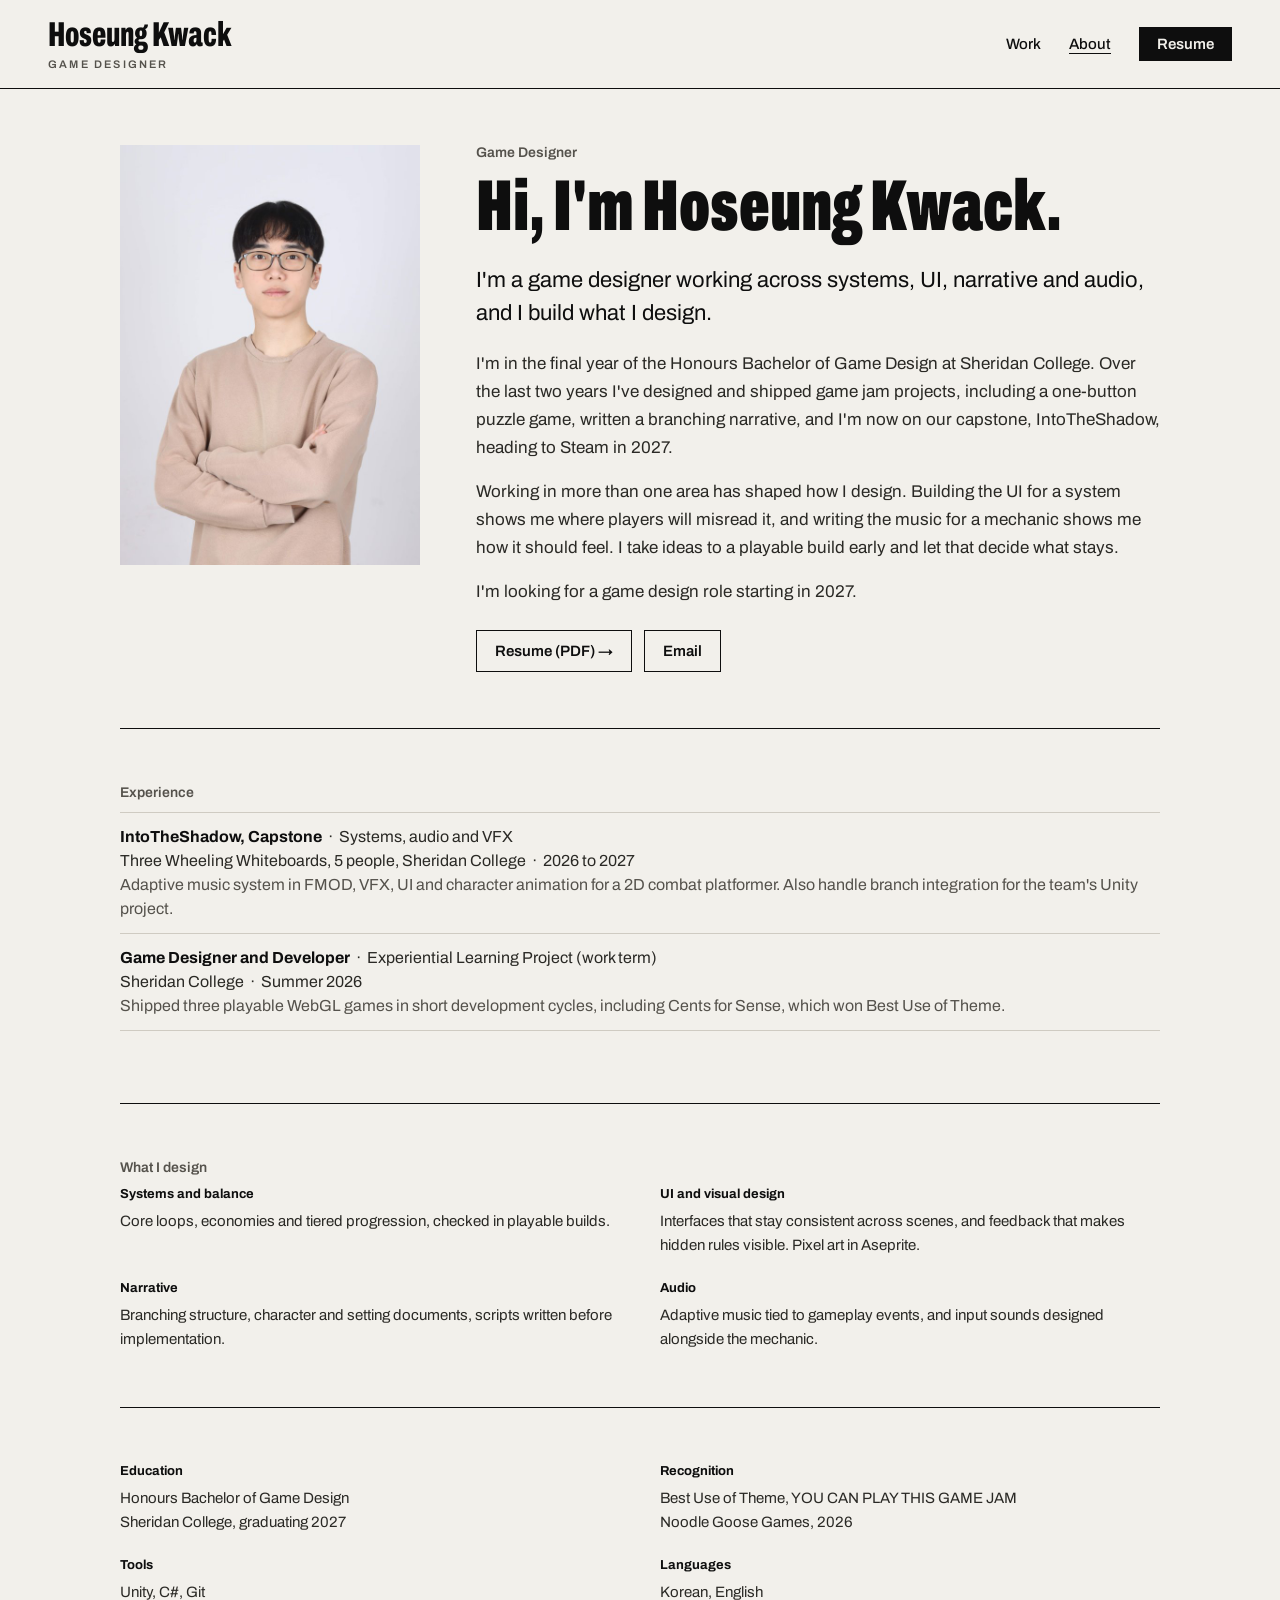
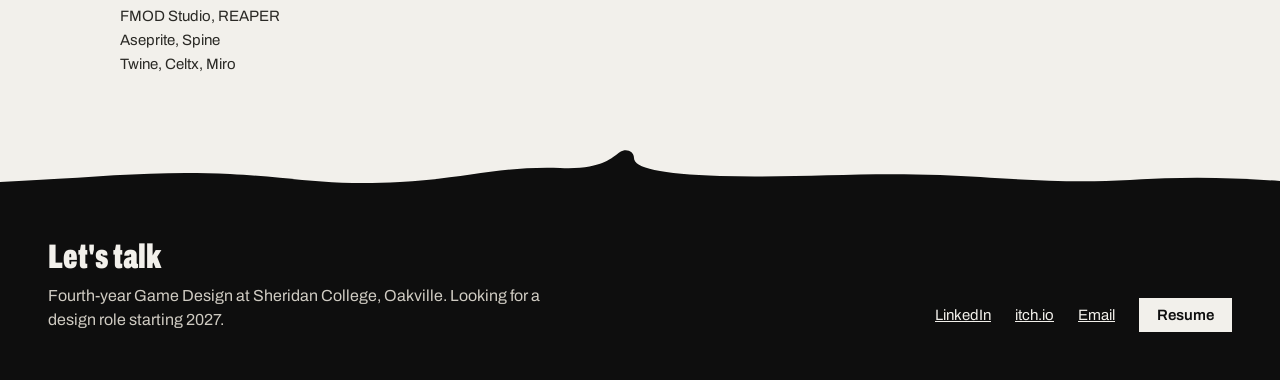
==== about.html @ 1923c0eb "Portfolio site: hand-written HTML, ink skin Home, About, and case studies for IntoTheShadow (project" ====
<!doctype html>
<html lang="en">
<head>
<meta charset="utf-8">
<meta name="viewport" content="width=device-width, initial-scale=1">
<title>About | Hoseung Kwack</title>
<meta name="description" content="Hoseung Kwack, game designer. Systems, UI, narrative and audio.">
<link rel="preconnect" href="https://fonts.googleapis.com">
<link rel="preconnect" href="https://fonts.gstatic.com" crossorigin>
<link href="https://fonts.googleapis.com/css2?family=Archivo:wdth,wght@62..125,100..900&display=swap" rel="stylesheet">
<link rel="stylesheet" href="css/style.css">
</head>
<body>

<header class="bar">
  <a href="index.html" class="brand">Hoseung Kwack<span class="brand-role">Game Designer</span></a>
  <nav class="nav" aria-label="Main">
    <a href="index.html#work">Work</a>
    <a href="about.html" aria-current="page">About</a>
    <a href="docs/Hoseung-Kwack-Resume.pdf" class="btn">Resume</a>
  </nav>
</header>

<main>

  <div class="wrap">
    <div class="inner">

      <div class="about">
        <figure class="about-photo" style="margin: 0">
          <img src="img/hoseung.jpg" alt="Portrait of Hoseung Kwack" width="640" height="896">
        </figure>

        <div>
          <p class="kicker">Game Designer</p>
          <h1 class="cs-h" style="margin-bottom: 24px">Hi, I'm Hoseung Kwack.</h1>
          <p class="about-lead">I'm a game designer working across systems, UI, narrative and audio, and I build what I design.</p>
          <p class="body">I'm in the final year of the Honours Bachelor of Game Design at Sheridan College. Over the last two years I've designed and shipped game jam projects, including a one-button puzzle game, written a branching narrative, and I'm now on our capstone, IntoTheShadow, heading to Steam in 2027.</p>
          <p class="body">Working in more than one area has shaped how I design. Building the UI for a system shows me where players will misread it, and writing the music for a mechanic shows me how it should feel. I take ideas to a playable build early and let that decide what stays.</p>
          <p class="body">I'm looking for a game design role starting in 2027.</p>
          <div class="mats" style="margin-top: 24px">
            <a href="docs/Hoseung-Kwack-Resume.pdf" class="mat">Resume (PDF) →</a>
            <a href="mailto:hoseungkwack@gmail.com" class="mat">Email</a>
          </div>
        </div>
      </div>

      <section class="sec" style="margin-top: 32px">
        <p class="lbl">Experience</p>
        <ul class="facts">
          <li><b>IntoTheShadow, Capstone</b> &nbsp;·&nbsp; Systems, audio and VFX<br>Three Wheeling Whiteboards, 5 people, Sheridan College &nbsp;·&nbsp; 2026 to 2027<br><span style="color: var(--muted)">Adaptive music system in FMOD, VFX, UI and character animation for a 2D combat platformer. Also handle branch integration for the team's Unity project.</span></li>
          <li><b>Game Designer and Developer</b> &nbsp;·&nbsp; Experiential Learning Project (work term)<br>Sheridan College &nbsp;·&nbsp; Summer 2026<br><span style="color: var(--muted)">Shipped three playable WebGL games in short development cycles, including Cents for Sense, which won Best Use of Theme.</span></li>
        </ul>
      </section>

      <section class="sec">
        <p class="lbl">What I design</p>
        <div class="about-cols">
          <div>
            <h3>Systems and balance</h3>
            <p>Core loops, economies and tiered progression, checked in playable builds.</p>
          </div>
          <div>
            <h3>UI and visual design</h3>
            <p>Interfaces that stay consistent across scenes, and feedback that makes hidden rules visible. Pixel art in Aseprite.</p>
          </div>
          <div>
            <h3>Narrative</h3>
            <p>Branching structure, character and setting documents, scripts written before implementation.</p>
          </div>
          <div>
            <h3>Audio</h3>
            <p>Adaptive music tied to gameplay events, and input sounds designed alongside the mechanic.</p>
          </div>
        </div>
      </section>

      <section class="sec" style="padding-bottom: 72px">
        <div class="about-cols">
          <div>
            <h3>Education</h3>
            <p>Honours Bachelor of Game Design<br>Sheridan College, graduating 2027</p>
          </div>
          <div>
            <h3>Recognition</h3>
            <p>Best Use of Theme, YOU CAN PLAY THIS GAME JAM<br>Noodle Goose Games, 2026</p>
          </div>
          <div>
            <h3>Tools</h3>
            <ul>
              <li>Unity, C#, Git</li>
              <li>FMOD Studio, REAPER</li>
              <li>Aseprite, Spine</li>
              <li>Twine, Celtx, Miro</li>
            </ul>
          </div>
          <div>
            <h3>Languages</h3>
            <p>Korean, English</p>
          </div>
        </div>
      </section>

    </div>
  </div>

</main>

<footer id="contact" class="site-foot" style="margin-top: 0">
  <svg viewBox="0 0 1280 60" preserveAspectRatio="none" aria-hidden="true"><path fill="#0E0E0E" d="M0,60 L0,34 C90,30 150,22 230,26 C300,30 330,38 400,34 C470,30 500,18 560,20 C600,22 612,10 620,4 C626,0 634,3 634,10 C634,20 660,26 720,28 C800,30 860,24 940,27 C1010,30 1060,36 1130,32 C1190,28 1240,30 1280,33 L1280,60 Z"/></svg>
  <div class="foot">
    <div>
      <h2>Let's talk</h2>
      <p>Fourth-year Game Design at Sheridan College, Oakville. Looking for a design role starting 2027.</p>
    </div>
    <div class="foot-links">
      <a href="https://www.linkedin.com/in/hoseung-kwack/">LinkedIn</a>
      <a href="https://hoseung-kwack.itch.io/">itch.io</a>
      <a href="mailto:hoseungkwack@gmail.com">Email</a>
      <a href="docs/Hoseung-Kwack-Resume.pdf" class="btn btn-light">Resume</a>
    </div>
  </div>
</footer>

</body>
</html>
---- css/style.css ----
/* Hoseung Kwack portfolio. Ink skin. */

:root {
  --paper: #F2F0EB;
  --ink: #0E0E0E;
  --text: #2A2925;
  --muted: #55524C;
  --faint: #5E5A53;
  --rule: #0E0E0E;
  --ph: #E3E0D9;
  --ph-line: #CFCBC2;
  --pad: clamp(20px, 5vw, 48px);
}

* { box-sizing: border-box; }
html { -webkit-text-size-adjust: 100%; }
body { margin: 0; background: var(--paper); color: var(--ink); font-family: 'Archivo', system-ui, sans-serif; }
img { max-width: 100%; }
a { color: var(--ink); }
a:hover { color: var(--muted); }
a:focus-visible { outline: 2px solid var(--ink); outline-offset: 3px; }

.cond { font-stretch: 62%; }

/* top bar */
.bar { display: flex; flex-wrap: wrap; gap: 12px 16px; align-items: center; justify-content: space-between; padding: 18px var(--pad); border-bottom: 1px solid var(--rule); }
.brand { font-stretch: 62%; font-weight: 800; font-size: clamp(26px, 2.7vw, 36px); line-height: 1; text-decoration: none; display: inline-flex; flex-direction: column; gap: 6px; }
.brand-role { font-stretch: 100%; font-weight: 600; font-size: 11px; letter-spacing: 0.2em; text-transform: uppercase; color: var(--muted); }
.nav { display: flex; gap: 28px; align-items: center; font-size: 15px; font-weight: 500; }
.nav a { text-decoration: none; }
.btn { display: inline-block; color: var(--paper); background: var(--ink); padding: 9px 18px; text-decoration: none; font-weight: 600; }
.btn:hover { color: var(--paper); background: #333; }
.btn-light { color: var(--ink); background: var(--paper); }
.btn-light:hover { color: var(--ink); background: #CFCBC2; }

/* home hero */
.hero { position: relative; overflow: hidden; display: flex; flex-wrap: wrap; align-items: flex-end; gap: 0 40px; padding: 0 var(--pad); min-height: 600px; }
.hero-txt { flex: 1 1 460px; min-width: 0; padding: 72px 0 150px; position: relative; z-index: 2; }
.kicker { margin: 0 0 12px; font-size: 14px; font-weight: 600; color: var(--muted); }
.hero-h { margin: 0 0 14px; font-weight: 900; font-size: clamp(48px, 7vw, 72px); line-height: 0.95; }
.hero-p { margin: 0 0 20px; max-width: 520px; font-size: clamp(17px, 1.6vw, 19px); line-height: 1.45; color: var(--text); }
.more { font-size: 16px; font-weight: 600; text-underline-offset: 4px; text-decoration-thickness: 2px; }
.hero-art { flex: 0 1 440px; min-width: 0; height: 600px; position: relative; z-index: 1; }
.hero-art img { position: absolute; left: 50%; bottom: 60px; height: calc(100% - 60px); max-width: 100%; width: auto; object-fit: contain; object-position: bottom; transform: translateX(-50%); }
.edge { position: absolute; left: 0; right: 0; bottom: 0; display: block; width: 100%; height: 110px; z-index: 1; }

/* layout */
.wrap { padding: 0 var(--pad); }
.inner { max-width: 1040px; margin: 0 auto; }
.inner-narrow { max-width: 820px; margin: 0 auto; }

/* work index */
.index-head { display: flex; flex-wrap: wrap; gap: 12px; justify-content: space-between; align-items: baseline; padding: 56px 0 10px; }
.index-head h2 { margin: 0; font-stretch: 62%; font-weight: 900; font-size: 28px; line-height: 1; }
.index-head p { margin: 0; font-size: 15px; color: var(--muted); }
.list { list-style: none; margin: 0; padding: 0; border-bottom: 1px solid var(--rule); }
.row { display: grid; grid-template-columns: 34px 200px minmax(0, 1fr) 110px; grid-template-areas: "num thumb text side"; gap: 0 26px; align-items: center; padding: 28px 0; border-top: 1px solid var(--rule); color: inherit; text-decoration: none; }
.row:hover { color: inherit; }
.row:hover .rt { text-decoration: underline; text-decoration-thickness: 2px; text-underline-offset: 4px; }
.rn { grid-area: num; font-stretch: 62%; font-weight: 900; font-size: 24px; line-height: 1; }
.rthumb { grid-area: thumb; width: 200px; height: 120px; object-fit: cover; display: block; background: var(--ph); }
.rtext { grid-area: text; min-width: 0; }
.rt { display: block; font-stretch: 62%; font-weight: 800; font-size: clamp(24px, 2.4vw, 28px); line-height: 1.05; margin-bottom: 6px; }
.rd { display: block; font-size: 15px; line-height: 1.45; color: #3A3833; }
.rm { display: block; font-size: 13px; color: var(--faint); margin-top: 8px; }
.rr { grid-area: side; text-align: right; font-size: 13px; line-height: 1.5; color: var(--faint); }
.rr b { display: block; font-weight: 600; color: var(--ink); }
.tools { margin: 48px 0 0; font-size: 15px; line-height: 1.6; color: var(--muted); }
.tools b { font-weight: 600; color: var(--ink); margin-right: 8px; }

/* footer */
.site-foot { margin-top: 56px; }
.site-foot svg { display: block; width: 100%; height: 60px; }
.foot { background: var(--ink); color: var(--paper); padding: 32px var(--pad) 48px; display: flex; flex-wrap: wrap; gap: 32px; justify-content: space-between; align-items: flex-end; }
.foot h2 { margin: 0 0 10px; font-stretch: 62%; font-weight: 900; font-size: 34px; line-height: 1; }
.foot p { margin: 0; max-width: 520px; font-size: 16px; line-height: 1.5; color: #CFCBC2; }
.foot-links { display: flex; flex-wrap: wrap; gap: 24px; align-items: center; font-size: 15px; }
.foot-links a { color: var(--paper); }
.foot-links a:hover { color: #CFCBC2; }
.foot-links a.btn-light { color: var(--ink); text-decoration: none; }
.foot a:focus-visible { outline-color: var(--paper); }

/* case study */
.cs-head { padding: 56px 0 32px; }
.cs-h { margin: 0 0 16px; font-stretch: 62%; font-weight: 900; font-size: clamp(44px, 6.4vw, 72px); line-height: 0.95; }
.cs-sub { margin: 0; font-size: clamp(18px, 1.8vw, 21px); line-height: 1.45; color: var(--muted); }
.cs-media { max-width: 1184px; margin: 0 auto; }
.cs-media video, .cs-media img { display: block; width: 100%; height: auto; }
.ph { background: var(--ph); border: 1px solid var(--ph-line); display: flex; align-items: center; justify-content: center; text-align: center; padding: 0 16px; font-size: 14px; color: var(--muted); }
.ph-hero { height: 560px; }
.ph-step { height: 300px; }
.sum { display: grid; grid-template-columns: repeat(2, minmax(0, 1fr)); gap: 28px 40px; padding: 40px 0 32px; margin: 0; }
.sum dt { margin: 0 0 6px; font-size: 13px; font-weight: 700; }
.sum dd { margin: 0; font-size: 17px; line-height: 1.5; color: var(--text); }
.meta { margin: 0 0 8px; display: flex; flex-wrap: wrap; gap: 6px 28px; font-size: 14px; color: var(--muted); }
.meta b { color: var(--ink); margin-right: 6px; }
.sec { padding: 56px 0; border-top: 1px solid var(--rule); }
.sec:first-of-type { margin-top: 40px; }
.lbl { margin: 0 0 12px; font-size: 14px; font-weight: 600; color: var(--muted); }
.h2 { margin: 0 0 18px; font-stretch: 62%; font-weight: 900; font-size: clamp(28px, 3.4vw, 36px); line-height: 1.05; }
.body { margin: 0 0 16px; font-size: 17px; line-height: 1.65; color: var(--text); }
.body.todo { color: #8C887F; }
.step { margin-bottom: 48px; }
.step:last-child { margin-bottom: 0; }
.sn { font-weight: 900; color: #8C887F; margin-right: 12px; }
.fig { margin: 24px 0 0; }
.fig img { display: block; width: 100%; height: auto; border: 1px solid var(--ph-line); background: var(--ph); }
.fig figcaption { margin-top: 10px; font-size: 14px; line-height: 1.5; color: var(--muted); }
.fig a { display: block; }
.shots { display: grid; grid-template-columns: repeat(3, minmax(0, 1fr)); gap: 12px; }
.shots img { aspect-ratio: 16 / 10; object-fit: cover; }
.shots-2 { grid-template-columns: repeat(2, minmax(0, 1fr)); }
.shots-2 img { aspect-ratio: 16 / 9; object-fit: contain; }
.facts { margin: 0 0 16px; padding: 0; list-style: none; border-top: 1px solid var(--ph-line); }
.facts li { padding: 12px 0; border-bottom: 1px solid var(--ph-line); font-size: 16px; line-height: 1.5; color: var(--text); }
.facts b { color: var(--ink); }
.mats { display: flex; flex-wrap: wrap; gap: 12px; }
.mat { display: inline-block; border: 1px solid var(--ink); padding: 12px 18px; font-size: 15px; font-weight: 600; text-decoration: none; }
.mat:hover { background: var(--ink); color: var(--paper); }
.pager { display: flex; flex-wrap: wrap; gap: 16px; justify-content: space-between; padding: 32px 0 64px; border-top: 1px solid var(--rule); font-size: 16px; }
.pager a:first-child { text-decoration: none; color: var(--muted); }
.pager a:last-child { font-weight: 600; text-underline-offset: 4px; }

/* about */
.about { display: grid; grid-template-columns: 300px minmax(0, 1fr); gap: 0 56px; align-items: start; padding: 56px 0 24px; }
.about-photo img { display: block; width: 100%; height: auto; background: var(--ph); }
.about-photo figcaption { margin-top: 10px; font-size: 13px; color: var(--muted); }
.about-lead { margin: 0 0 20px; font-size: clamp(19px, 1.9vw, 22px); line-height: 1.5; color: var(--ink); }
.about-cols { display: grid; grid-template-columns: repeat(2, minmax(0, 1fr)); gap: 24px 40px; }
.about-cols h3 { margin: 0 0 8px; font-size: 13px; font-weight: 700; }
.about-cols p, .about-cols ul { margin: 0; padding: 0; list-style: none; font-size: 15px; line-height: 1.6; color: var(--text); }
.nav a[aria-current="page"] { text-decoration: underline; text-underline-offset: 4px; }

/* narrow window / tablet */
@media (max-width: 1100px) {
  .hero { min-height: 520px; flex-wrap: nowrap; gap: 0 24px; }
  .hero-txt { flex: 1 1 auto; padding-bottom: 140px; }
  .hero-art { flex: 0 0 38%; height: 520px; }
  .row { grid-template-columns: 34px 200px minmax(0, 1fr); grid-template-areas: "num thumb text" "num thumb side"; gap: 10px 24px; }
  .rr { text-align: left; }
  .rr b { display: inline; margin-right: 8px; }
}

/* phone */
@media (max-width: 760px) {
  .nav { gap: 16px; font-size: 14px; }
  .brand { font-size: 24px; gap: 4px; }
  .brand-role { font-size: 10px; }
  .hero { min-height: 0; flex-wrap: wrap; }
  .hero-txt { flex: 1 1 100%; padding: 48px 0 8px; }
  .hero-art { flex: 1 1 100%; height: 340px; }
  .hero-art img { bottom: 24px; height: calc(100% - 24px); }
  .row { grid-template-columns: 28px minmax(0, 1fr); grid-template-areas: "thumb thumb" "num text" "num side"; gap: 8px 12px; padding: 24px 0; }
  .rn { font-size: 20px; align-self: start; padding-top: 4px; }
  .rthumb { width: 100%; height: auto; aspect-ratio: 5 / 3; margin-bottom: 12px; }
  .sum { grid-template-columns: minmax(0, 1fr); gap: 20px; }
  .ph-hero { height: 240px; }
  .ph-step { height: 200px; }
  .shots { grid-template-columns: minmax(0, 1fr); }
  .about { grid-template-columns: minmax(0, 1fr); gap: 28px; padding-top: 40px; }
  .about-photo { max-width: 240px; }
  .about-cols { grid-template-columns: minmax(0, 1fr); }
}

@media (prefers-reduced-motion: reduce) {
  * { scroll-behavior: auto !important; }
}
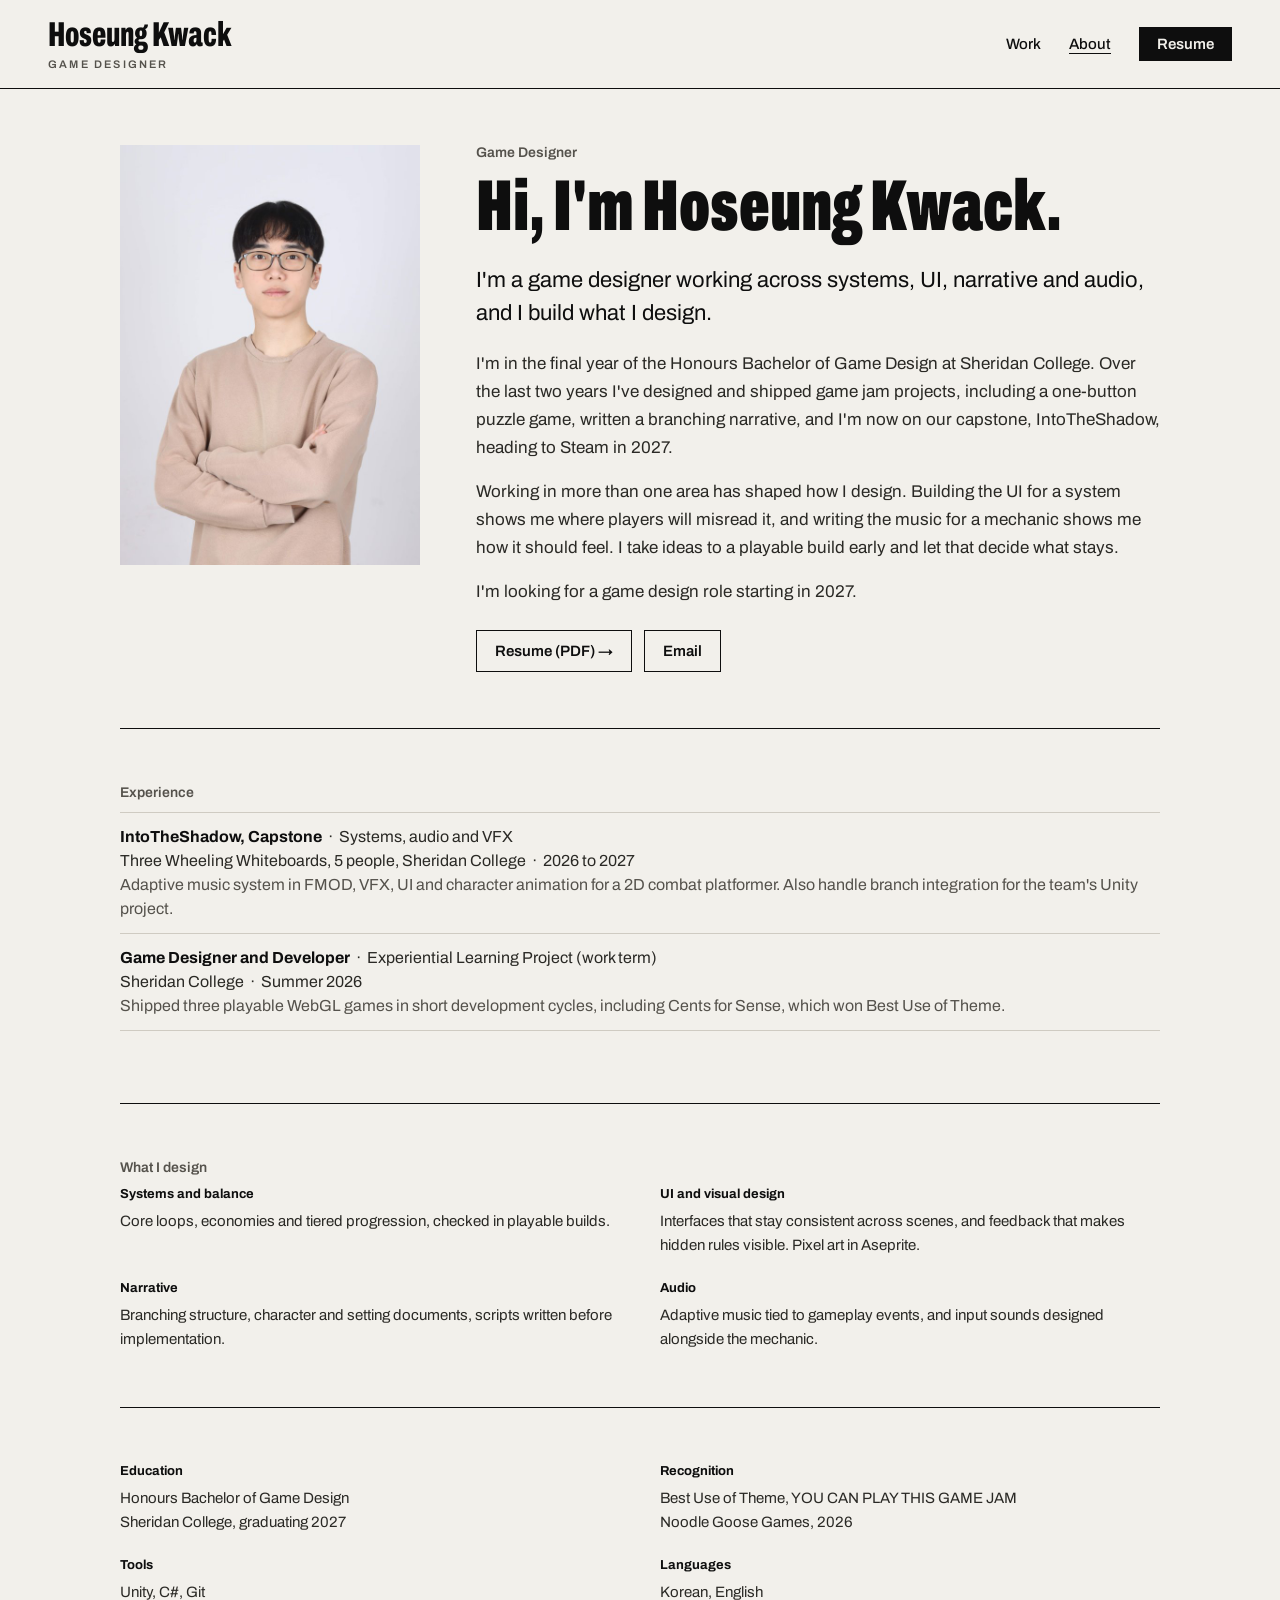
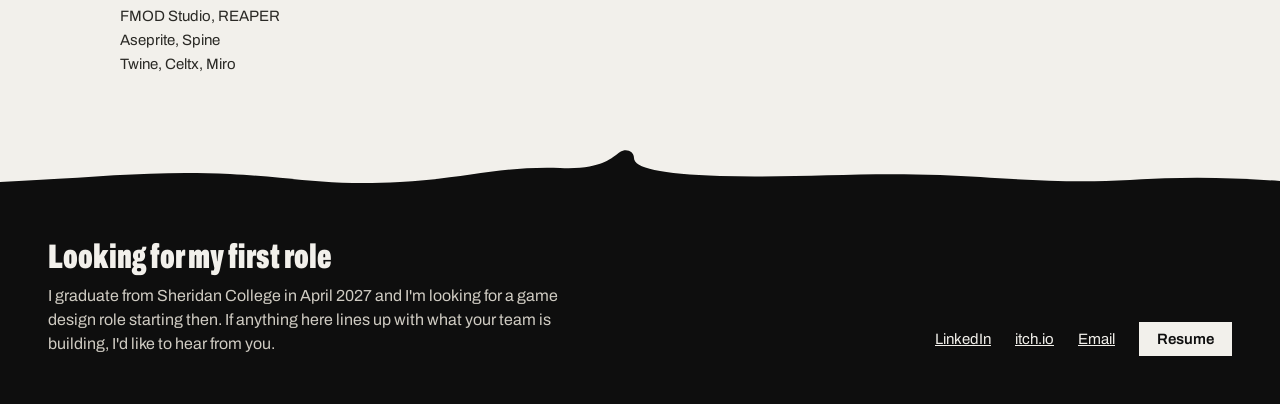
==== commit 3da72380: "Footer: state the ask instead of 'Let's talk' Co-Authored-By: Claude Opus 5 <noreply@anthropic.com> " ====
--- a/about.html
+++ b/about.html
@@ -110,8 +110,8 @@
   <svg viewBox="0 0 1280 60" preserveAspectRatio="none" aria-hidden="true"><path fill="#0E0E0E" d="M0,60 L0,34 C90,30 150,22 230,26 C300,30 330,38 400,34 C470,30 500,18 560,20 C600,22 612,10 620,4 C626,0 634,3 634,10 C634,20 660,26 720,28 C800,30 860,24 940,27 C1010,30 1060,36 1130,32 C1190,28 1240,30 1280,33 L1280,60 Z"/></svg>
   <div class="foot">
     <div>
-      <h2>Let's talk</h2>
-      <p>Fourth-year Game Design at Sheridan College, Oakville. Looking for a design role starting 2027.</p>
+      <h2>Looking for my first role</h2>
+      <p>I graduate from Sheridan College in April 2027 and I'm looking for a game design role starting then. If anything here lines up with what your team is building, I'd like to hear from you.</p>
     </div>
     <div class="foot-links">
       <a href="https://www.linkedin.com/in/hoseung-kwack/">LinkedIn</a>
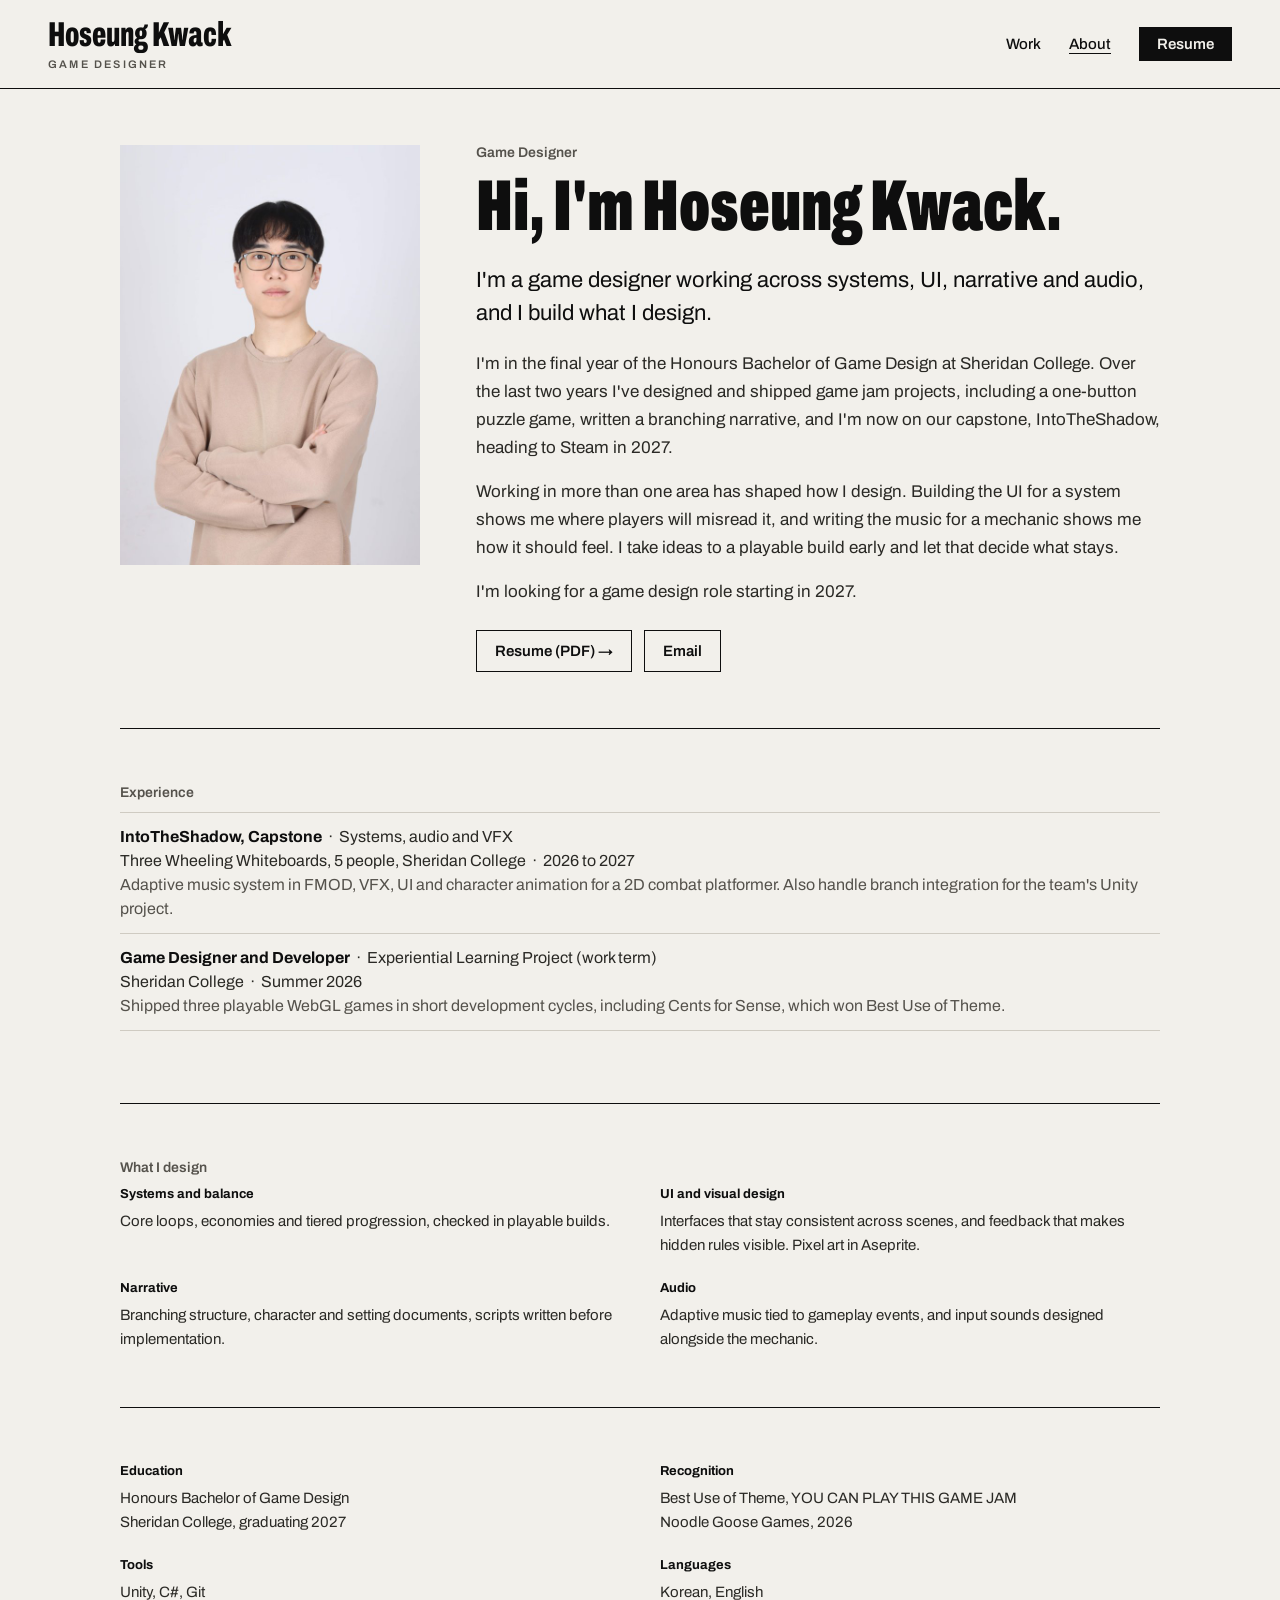
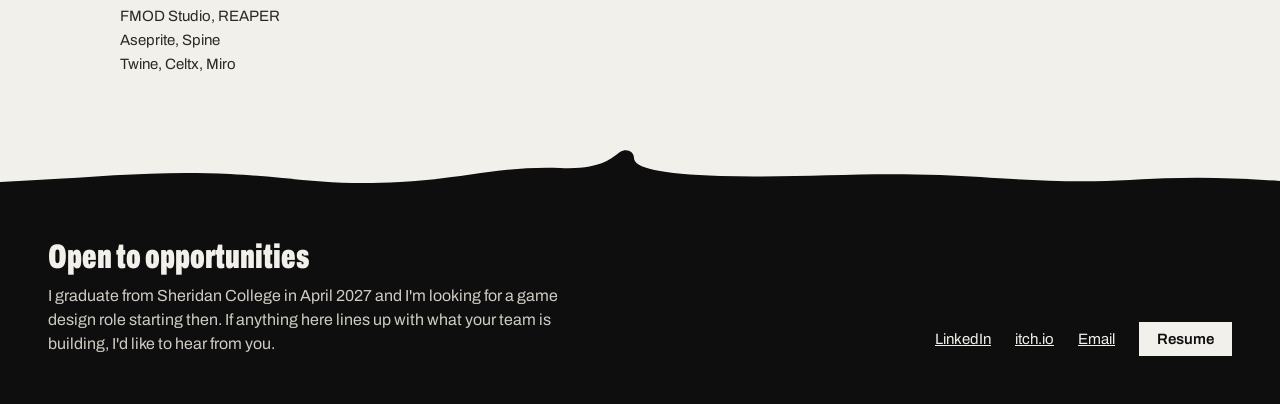
==== commit 46a4a81c: "Footer heading: Open to opportunities Co-Authored-By: Claude Opus 5 <noreply@anthropic.com> Claude-S" ====
--- a/about.html
+++ b/about.html
@@ -110,7 +110,7 @@
   <svg viewBox="0 0 1280 60" preserveAspectRatio="none" aria-hidden="true"><path fill="#0E0E0E" d="M0,60 L0,34 C90,30 150,22 230,26 C300,30 330,38 400,34 C470,30 500,18 560,20 C600,22 612,10 620,4 C626,0 634,3 634,10 C634,20 660,26 720,28 C800,30 860,24 940,27 C1010,30 1060,36 1130,32 C1190,28 1240,30 1280,33 L1280,60 Z"/></svg>
   <div class="foot">
     <div>
-      <h2>Looking for my first role</h2>
+      <h2>Open to opportunities</h2>
       <p>I graduate from Sheridan College in April 2027 and I'm looking for a game design role starting then. If anything here lines up with what your team is building, I'd like to hear from you.</p>
     </div>
     <div class="foot-links">
